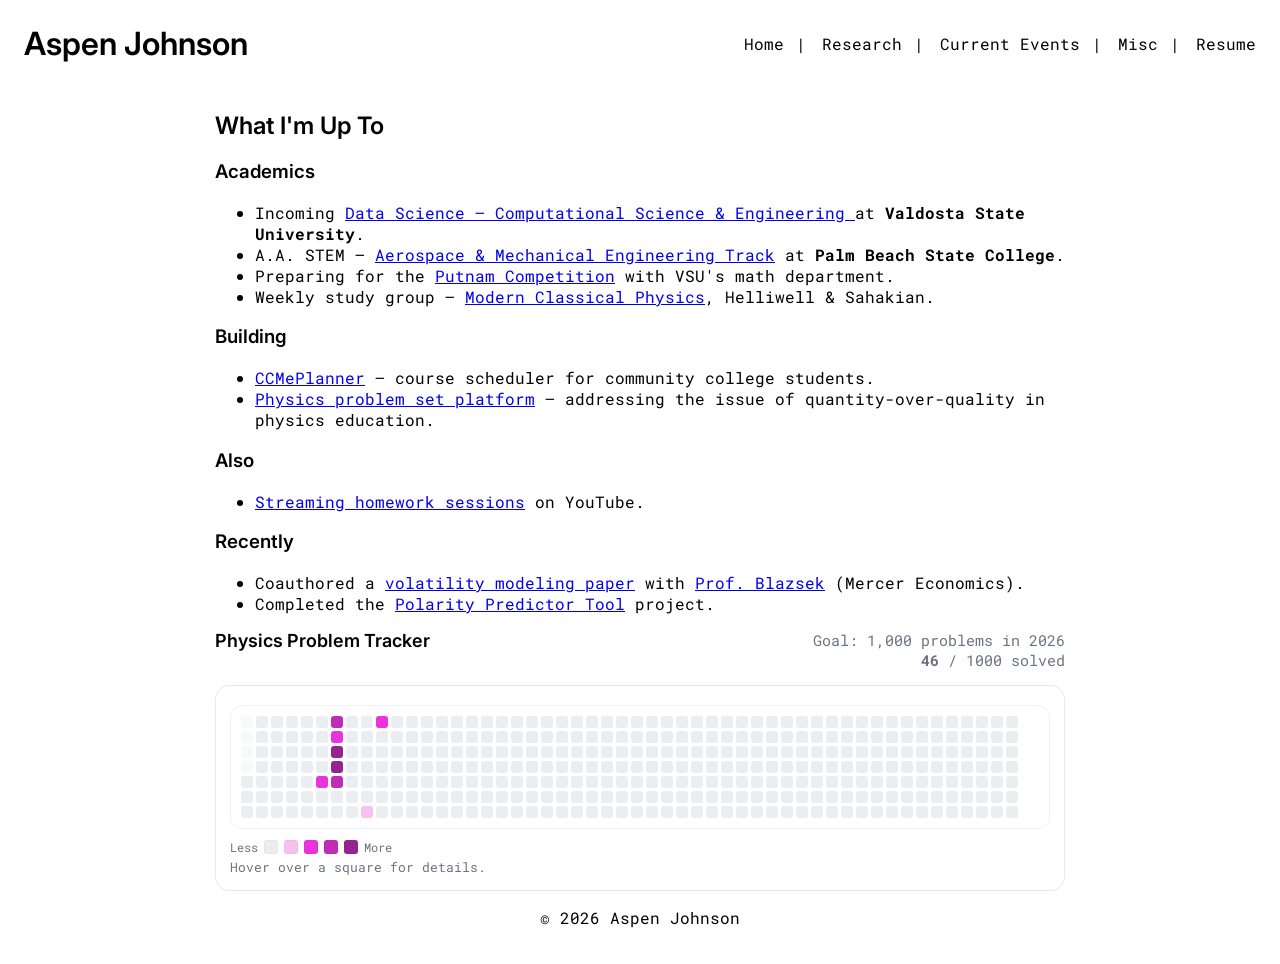
==== index.html @ 2d45b2a6 "Updating HTMLto reflect VSU" ====
<!DOCTYPE html>
<html lang="en">
    <head>
        <meta charset="UTF-8" />
        <meta name="viewport" content="width=device-width, initial-scale=1" />
        <meta name = "keywords" content="Aspen, Aspen Johnson, Aspen Johnson Portfolio, Aspen Johnson Basketball">
        <meta name = "author" content="Aspen Jordan Johnson">

        <link rel="preconnect" href="https://fonts.googleapis.com">
        <link rel="preconnect" href="https://fonts.gstatic.com" crossorigin>
        <link href="https://fonts.googleapis.com/css2?family=Roboto+Mono:ital,wght@0,100..700;1,100..700&display=swap" rel="stylesheet">
        <link href="https://fonts.googleapis.com/css2?family=Inter:wght@600;700&display=swap" rel="stylesheet">



        <title>Aspen Johnson</title>
        <link rel="stylesheet" href="/css/styles.css" />
        <link rel="icon" type="image/x-icon" href="/images/favicon.ico">
    </head>
    <body>
        <header class="site-header">
            <a href="index.html" class="site-title-link">
            <h1 class="site-title">Aspen Johnson</h1>
            </a>
            <nav class="site-nav">
                <a href="/index.html"><span>Home</span></a>
                <a href="pages/researchTab.html"><span>Research</span></a>
                <a href="pages/currentEventsTab.html"><span>Current Events</span></a>
                <a href="pages/miscTab.html"><span>Misc</span></a>
                <a href="/Documents/Aspen_Johnson_Resume_03_01.pdf" target="_blank"><span>Resume</span></a>
            </nav>
        </header>
        <main class="content">
            <!-- Ttile  + Contact Emails-->        
            <!-- About Me Section -->
            <!-- NOTE TO SELF, MAYBE FORMAT THIS INTO A LIST OF "CURRENTLY I AM" AND THEN BELOW THAT DO SOMETHING LIKE "RECENTLY I JUST COMPLETED/FINISHED"-->
            <h2>What I'm Up To</h2>
            <h3>Academics</h3>
            <ul>
                <li>Incoming <a target="_blank" href="https://www.valdosta.edu/programs/data-science-cse/"> Data Science — Computational Science & Engineering </a>at <b>Valdosta State University</b>.</li>
                <li>A.A. STEM — <a target="_blank" href="https://openweb.palmbeachstate.edu/CareerPathway/15ToFinish.aspx?careermajorid=43">Aerospace & Mechanical Engineering Track</a> at <b>Palm Beach State College</b>.</li>
                <li>Preparing for the <a target="_blank" href="https://maa.org/putnam/">Putnam Competition</a> with VSU's math department.</li>
                <li>Weekly study group — <a target="_blank" href="https://www.cambridge.org/highereducation/books/modern-classical-mechanics/A51650BB7F0983EE3D155B4C82B2B32A#overview">Modern Classical Physics</a>, Helliwell & Sahakian.</li>
            </ul>

            <h3>Building</h3>
            <ul>
                <li><a target="_blank" href="https://github.com/DormantBillionaire/cc-me-planner">CCMePlanner</a> — course scheduler for community college students.</li>
                <li><a target="_blank" href="https://github.com/DormantBillionaire/physics-platform">Physics problem set platform</a> — addressing the issue of quantity-over-quality in physics education.</li>
            </ul>

            <h3>Also</h3>
            <ul>
                <!--<li>Competing in <a target="_blank" href="https://brandstorm.loreal.com/en">L'Oréal Brandstorm</a> with <a target="_blank" href="https://www.linkedin.com/in/danielle-devose-94a434251/">Danielle D.</a> & <a target="_blank" href="https://www.linkedin.com/in/brycealexander/">Bryce A.</a></li>-->
                <li><a target="_blank" href="https://www.youtube.com/@AP4Pres">Streaming homework sessions</a> on YouTube.</li>
            </ul>

            <h3>Recently</h3>
            <ul>
                <li>Coauthored a <a target="_blank" href="https://www.tandfonline.com/doi/full/10.1080/13504851.2025.2606928?utm_source=researchgate.net&utm_medium=article">volatility modeling paper</a> with <a target="_blank" href="https://business.mercer.edu/faculty-and-insights/faculty-directory/dr-szabolcs-blazsek/">Prof. Blazsek</a> (Mercer Economics).</li>
                <li>Completed the <a target="_blank" href="https://github.com/DormantBillionaire/polarity-predictor-tool">Polarity Predictor Tool</a> project.</li>
            </ul>
            <!-- HEAT MAP - 1000 PHYSICS PROBLEMS -->
            <h2 class="heatmaptitle"> Physics Problem Tracker </h2>
            <p class="small_2026goal">Goal: 1,000 problems in 2026</p>
            <!-- Strong is a command that says this content holds high PRECEDEDNCE-->
            <p class="problems_solved_tracker"><strong id="totalSolved">0</strong> / 1000 solved </p> 
            <section class="card">            
                <div id="heatmap" class="heatmap" aria-label="Daily Problem-Solving Heatmap"></div>
                <div class="legend" aria-hidden="true">
                    <span>Less</span>
                    <span class="box lvl0"></span>
                    <span class="box lvl1"></span>
                    <span class="box lvl2"></span>
                    <span class="box lvl3"></span>
                    <span class="box lvl4"></span>
                    <span>More</span>
                </div>
                <small class="muted"> Hover over a square for details.</small>
            </section>
        </main>
        <script defer src="js/heatmap.js"></script>
        <footer>
            <p>&copy; 2026 Aspen Johnson</p>
        </footer>
    </body>
</html>
---- css/styles.css ----
/* Body CSS Styling */
body{
  font-family: "Roboto Mono", serif;
  font-weight: 400;
  min-height: 100vh;
  display: flex;
  flex-direction: column;   /* ✅ important */
  justify-content: flex-start; /* start at top instead of vertical centering */
  cursor: url("images/targetBlack.png")16 16, auto;
}

main{
   flex: 1;
}
a, a:visited, a:hover, a:active{
  cursor: url("images/targetRed.png") 16 16, auto;
}


/* Large Headings Font Weight CSS Styling */
h1, h2, h3 {
    font-family: "Inter", system-ui, -apple-system, Arial, sans-serif;
    font-weight: 600;
    
}
/* Header To Website CSS Styling */
.site-header{
  display: flex;
  justify-content: space-between; /* pushes left and right sides apart */
  align-items: center;            /* vertically aligns them on the same line */
  padding: 16px 24px;
}

.site-title{
  margin: 0;  
  text-decoration: none;  /* removes default h1 spacing */
  color: black;
}

/* Navigation Bar CSS Styling */
.site-nav{
  display: flex;
  gap: 16px;
  flex-wrap: wrap;       /* allow links to wrap */
  row-gap: 8px;          /* nicer display on iphones, etc., when wrapped */
}

.site-nav a:not(:last-child)::after{
  content: "|";
  margin-left: 12px; /* space after the link before the pipe */
}


.site-nav a:link, .site-title-link,
.site-nav a:visited{
  color: black;           /* pick your color */
  text-decoration: none;
}

.site-nav a:hover span,
.site-nav a:focus span {
    text-decoration: underline;  /* Hover effect --> Underline */
}
.site-nav a:active{
    color: black;
}
.content {
    max-width: 850px;   /* adjust: 700–900px is a nice range */
    margin: 0 auto;     /* centers the content */
    padding: 0 16px;    /* keeps breathing room on small screens */
    text-decoration: none;
}
/* General Headings CSS Styling */

#lang-lib {
    font-size: small;
}
h1{
    text-align: left;
    margin: 0;
    padding: 0;
}

h2{
    margin-top: 2rem;
}

h3{
    text-align: left;
    
}

hr{
    margin: 1.5rem 0;
}

/* Table Headers and Rows CSS Styling */
table, th, td {
    border: 1px solid black;
    margin-bottom: 10px;
    align-items: center;
}
th, td {
    padding: 20px;
    text-align: center;
    width: 100rem;
}
td {
    width: 15rem;
}

/* Images CSS Styling */
img{
    width: 300px;
    height: auto;
    margin: 10px;
    border: 6px double black;
    flex-direction: row;
}
.image-grid{
    display: grid;
    grid-template-columns: repeat(4,1fr);
    gap: 15px;
    width:min(900px,100%);

}

.image-grid img{
    width: 100%;
    height: auto;
    margin: 0px;
    border: 6px double black;
}
/* Links CSS Styling */
.links{
    display:flex;
    justify-content: center;
    gap:1.25rem;
    flex-wrap: wrap;
    margin: .75rem 0 1.25rem;
}


/* Main Page Heatmap CSS Styling */
.card{
    border: 1px solid #e5e7eb;
    height: min-content;
    border-radius: 14px;
    padding:14px;
    max-width: 920px;
}
.muted{
    color: #6b7280;
}

.small_2026goal{
    margin-top: -22px;
    text-align: right;
    font-size: 0.95rem;
    color:#6b7280;
}
.problems_solved_tracker{
    margin-top: -15px;
    text-align: right;
    font-size: 0.95rem;
    color:#6b7280;
}

.heatmaptitle{
    font-family: "Inter", system-ui, -apple-system, Arial, sans-serif;
    margin:0;
    font-size: clamp(1.05rem, 1.2vw, 1.35rem);
    font-weight: 600;
    line-height: 1.2;
    text-align: left;
    font-size: large;
}

.heatmap{
    margin-top: 5px ;
    display: grid;
    grid-auto-flow: column; /* columns = weeks --> i.e one column = 1 week*/
    grid-auto-columns: 12px ;
    grid-template-rows: repeat(7, 12px);
    gap: 3px;
    padding: 10px;
    border: 1px solid #eef2f7;
    border-radius: 12px ;
    overflow-x: auto;
}
.day {
    width: 12px ;
    height: 12px ;
    border-radius: 3px ;
    background: #ebedf0; /* Level 0 default color*/ 
    border: 0;
    cursor: pointer;
}

.day:focus{box-shadow: 0 0 0 2px  ; outline: none;}

/* Specific heatmap boxes CSS Styling */
.lvl0 { background: #ebedf0; }  /* 0 */
.lvl1 { background: #f7c0f2; }  /* 1–2  light pink */
.lvl2 { background: #ea33df; }  /* 3–5  favicon pink */
.lvl3 { background: #c02cb8; }  /* 6–9  magenta-purple */
.lvl4 { background: #952490; }  /* 10+  favicon purple = most */

.legend{
    display: flex;
    gap: 6px ;
    align-items: center;
    margin-top: 10px;
    font-size: 12px ;
    color:  #6b7280;
}

.legend .box {
    width: 12px;
    height: 12px ;
    border-radius: 3px ;
    display: inline-block;
    border: 1px solid rgba(0,0,0,0.04);
}

/* ============================================================
   RESPONSIVE BREAKPOINTS
   - Desktop:       > 1024px  (handled by base styles)
   - Tablet:        768px – 1024px
   - Mobile Large:  480px – 767px  (large phones, landscape)
   - Mobile Small:  < 480px        (iPhone SE, standard iPhones)
   ============================================================ */

/* --- Tablet (768px – 1024px) --- */
@media (min-width: 768px) and (max-width: 1024px) {
  .content {
    max-width: 720px;
    padding: 0 24px;
  }

  .image-grid {
    grid-template-columns: repeat(3, 1fr); /* 4 → 3 columns */
  }

  .card {
    max-width: 100%;
  }

  th, td {
    padding: 14px;
  }
}

/* --- Mobile: large phones + landscape iPhones (480px – 767px) --- */
@media (max-width: 767px) {
  .site-nav a {
    font-size: 1rem; /* = 16px, the iOS auto-zoom threshold */
  }
}

@media (max-width: 767px) {
    
  .site-header {
    flex-direction: column;
    align-items: flex-start;
    gap: 12px;
    padding: 12px 16px;
  }

  .site-nav a:not(:last-child)::after {
    content: "";
    margin-left: 0;
  }

  .content {
    padding: 0 16px;
  }

  .image-grid {
    grid-template-columns: repeat(2, 1fr); /* 4 → 2 columns */
  }

  .heatmap {
    grid-auto-columns: 10px;
    grid-template-rows: repeat(7, 10px);
    gap: 2px;
    padding: 8px;
  }

  .day {
    width: 10px;
    height: 10px;
  }

  table {
    display: block;
    overflow-x: auto;    /* horizontal scroll on small screens */
    -webkit-overflow-scrolling: touch;
  }

  th, td {
    padding: 10px;
    min-width: 100px;
  }
}

/* --- Mobile Small: iPhone SE, standard iPhones (< 480px) --- */
@media (max-width: 480px) {
  body {
    font-size: 0.9rem;
  }

  h2 {
    margin-top: 1.25rem;
  }

  .image-grid {
    grid-template-columns: repeat(2, 1fr);
    gap: 8px;
  }

  .links {
    gap: 0.75rem;
  }

  .card {
    padding: 10px;
    border-radius: 10px;
  }

  .heatmaptitle {
    font-size: 0.95rem;
  }

  .small_2026goal,
  .problems_solved_tracker {
    font-size: 0.8rem;
  }
}

/* --- iPhone notch / Dynamic Island safe area support --- */
@supports (padding: max(0px)) {
  .site-header {
    padding-left: max(16px, env(safe-area-inset-left));
    padding-right: max(16px, env(safe-area-inset-right));
  }

  footer {
    padding-bottom: max(12px, env(safe-area-inset-bottom));
  }
}

/* Footer CSS Styling */
footer{
    text-align: center;
    
}

.hr{

}
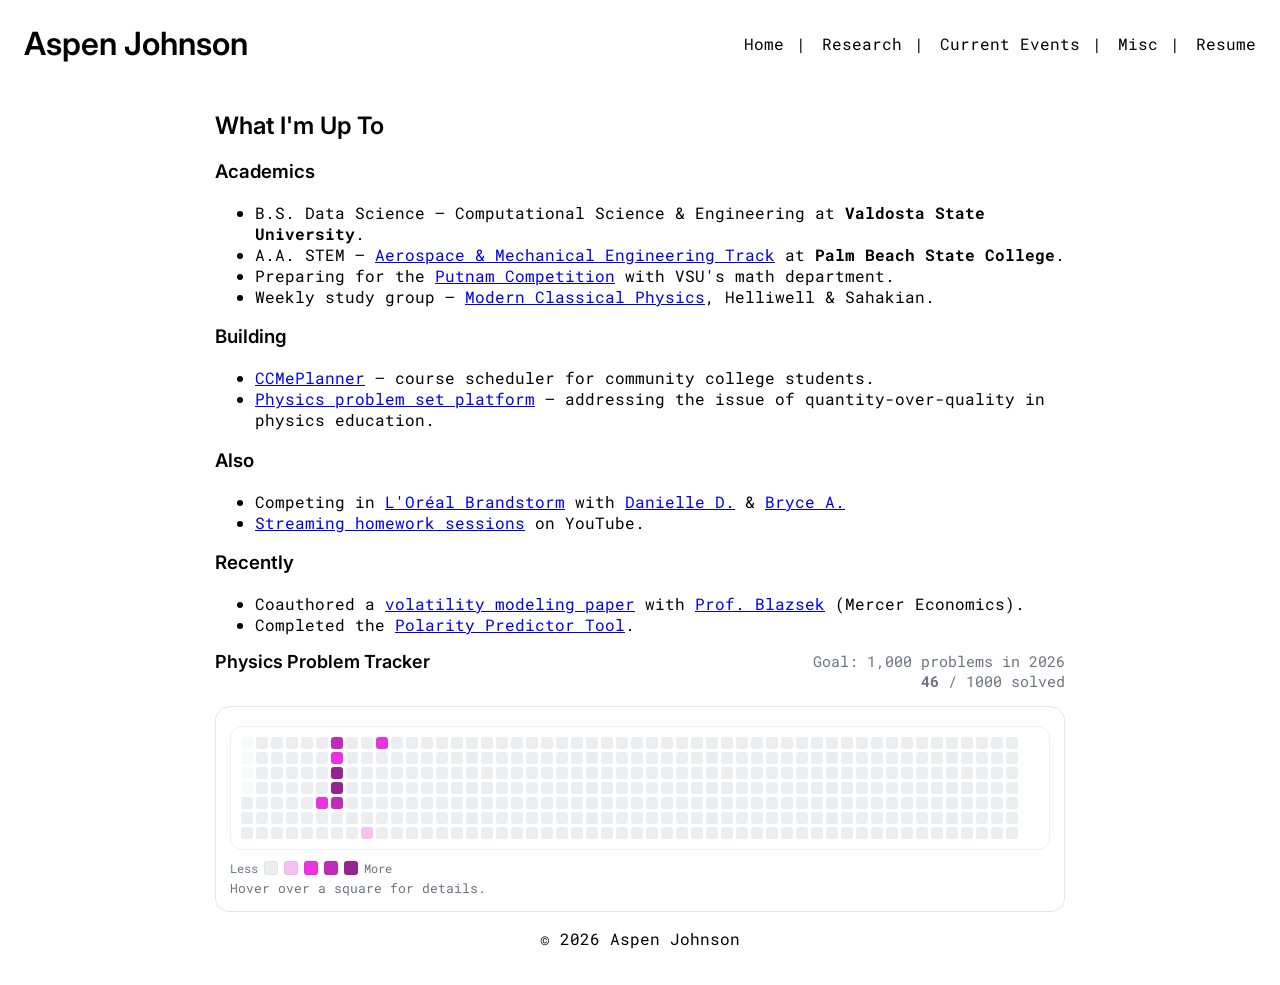
==== commit 7b7c2309: "Edited the header tag for SEO visibility" ====
--- a/index.html
+++ b/index.html
@@ -3,15 +3,28 @@
     <head>
         <meta charset="UTF-8" />
         <meta name="viewport" content="width=device-width, initial-scale=1" />
-        <meta name = "keywords" content="Aspen, Aspen Johnson, Aspen Johnson Portfolio, Aspen Johnson Basketball">
-        <meta name = "author" content="Aspen Jordan Johnson">
 
+        <!-- SEO -->
+        <meta name="description" content="Aspen Johnson — Computational Science & Engineering student, D1 athlete, and researcher. Exploring math, physics, and quantum computing." />
+        <meta name="keywords" content="Aspen Johnson, Aspen Johnson Portfolio, Aspen Johnson Basketball, computational science, quantum computing" />
+        <meta name="author" content="Aspen Johnson" />
+        <meta name="robots" content="index, follow" />
+
+        <!-- Open Graph (controls how your link looks when shared on social/Discord/iMessage) -->
+        <meta property="og:type" content="website" />
+        <meta property="og:title" content="Aspen Johnson" />
+        <meta property="og:description" content="Computational Science & Engineering student, D1 athlete, and researcher." />
+        <meta property="og:url" content="https://aspenhq.dev" />
+        <meta property="og:image" content="https://aspenhq.dev/images/og-preview.jpg" />
+
+        <!-- Canonical URL (tells Google this is the real version of the page) -->
+        <link rel="canonical" href="https://aspenhq.dev" />
+
+        <!-- Fonts -->
         <link rel="preconnect" href="https://fonts.googleapis.com">
         <link rel="preconnect" href="https://fonts.gstatic.com" crossorigin>
         <link href="https://fonts.googleapis.com/css2?family=Roboto+Mono:ital,wght@0,100..700;1,100..700&display=swap" rel="stylesheet">
         <link href="https://fonts.googleapis.com/css2?family=Inter:wght@600;700&display=swap" rel="stylesheet">
-
-
 
         <title>Aspen Johnson</title>
         <link rel="stylesheet" href="/css/styles.css" />
@@ -37,7 +50,7 @@
             <h2>What I'm Up To</h2>
             <h3>Academics</h3>
             <ul>
-                <li>Incoming <a target="_blank" href="https://www.valdosta.edu/programs/data-science-cse/"> Data Science — Computational Science & Engineering </a>at <b>Valdosta State University</b>.</li>
+                <li>B.S. Data Science — Computational Science & Engineering at <b>Valdosta State University</b>.</li>
                 <li>A.A. STEM — <a target="_blank" href="https://openweb.palmbeachstate.edu/CareerPathway/15ToFinish.aspx?careermajorid=43">Aerospace & Mechanical Engineering Track</a> at <b>Palm Beach State College</b>.</li>
                 <li>Preparing for the <a target="_blank" href="https://maa.org/putnam/">Putnam Competition</a> with VSU's math department.</li>
                 <li>Weekly study group — <a target="_blank" href="https://www.cambridge.org/highereducation/books/modern-classical-mechanics/A51650BB7F0983EE3D155B4C82B2B32A#overview">Modern Classical Physics</a>, Helliwell & Sahakian.</li>
@@ -51,14 +64,14 @@
 
             <h3>Also</h3>
             <ul>
-                <!--<li>Competing in <a target="_blank" href="https://brandstorm.loreal.com/en">L'Oréal Brandstorm</a> with <a target="_blank" href="https://www.linkedin.com/in/danielle-devose-94a434251/">Danielle D.</a> & <a target="_blank" href="https://www.linkedin.com/in/brycealexander/">Bryce A.</a></li>-->
+                <li>Competing in <a target="_blank" href="https://brandstorm.loreal.com/en">L'Oréal Brandstorm</a> with <a target="_blank" href="https://www.linkedin.com/in/danielle-devose-94a434251/">Danielle D.</a> & <a target="_blank" href="https://www.linkedin.com/in/brycealexander/">Bryce A.</a></li>
                 <li><a target="_blank" href="https://www.youtube.com/@AP4Pres">Streaming homework sessions</a> on YouTube.</li>
             </ul>
 
             <h3>Recently</h3>
             <ul>
                 <li>Coauthored a <a target="_blank" href="https://www.tandfonline.com/doi/full/10.1080/13504851.2025.2606928?utm_source=researchgate.net&utm_medium=article">volatility modeling paper</a> with <a target="_blank" href="https://business.mercer.edu/faculty-and-insights/faculty-directory/dr-szabolcs-blazsek/">Prof. Blazsek</a> (Mercer Economics).</li>
-                <li>Completed the <a target="_blank" href="https://github.com/DormantBillionaire/polarity-predictor-tool">Polarity Predictor Tool</a> project.</li>
+                <li>Completed the <a target="_blank" href="https://github.com/DormantBillionaire/polarity-predictor-tool">Polarity Predictor Tool</a>.</li>
             </ul>
             <!-- HEAT MAP - 1000 PHYSICS PROBLEMS -->
             <h2 class="heatmaptitle"> Physics Problem Tracker </h2>
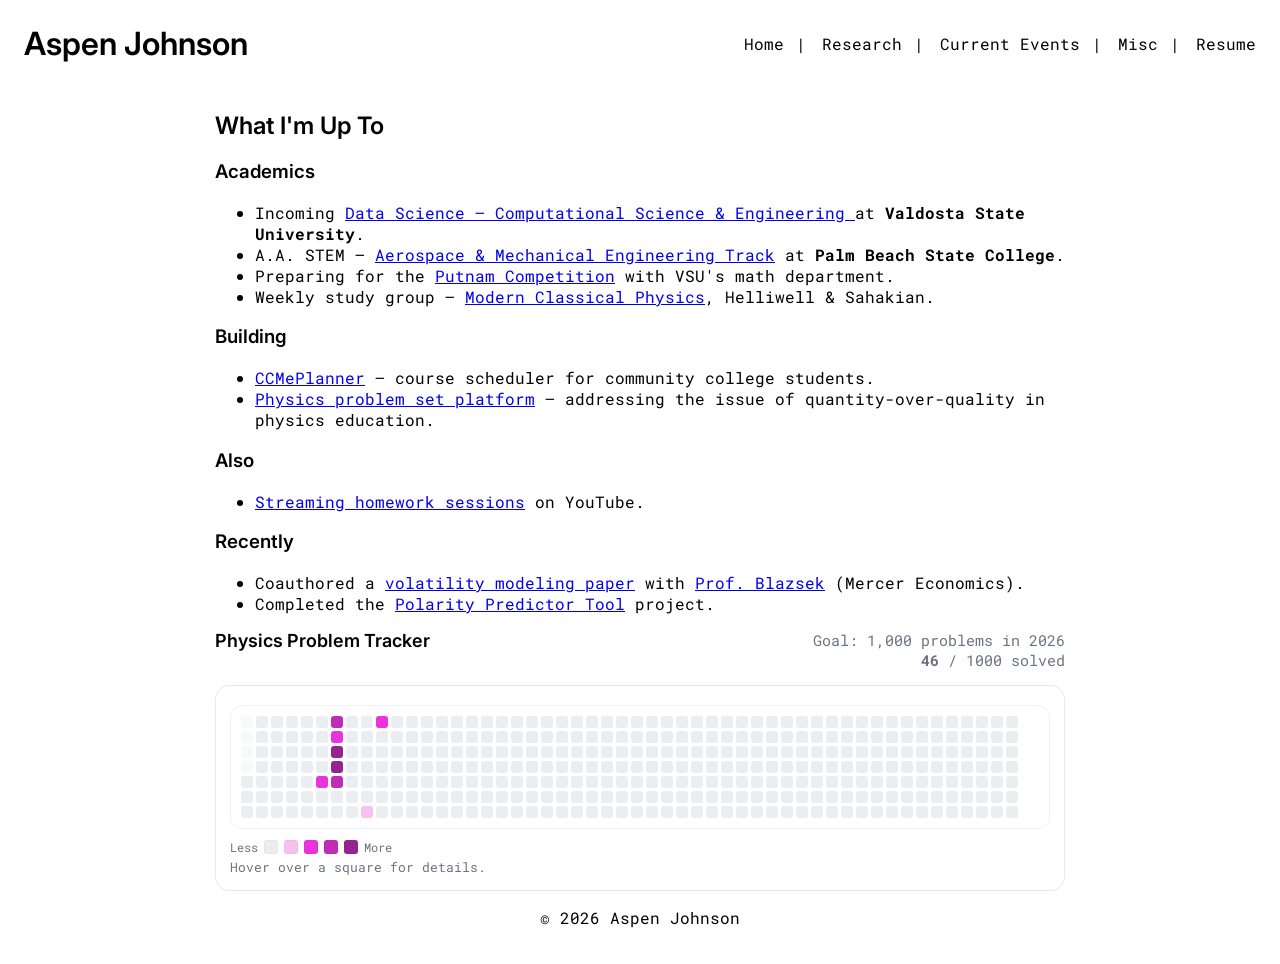
==== commit cf11d9a8: "Merge branch 'main' of https://github.com/DormantBillionaire/portfolio-v2" ====
--- a/index.html
+++ b/index.html
@@ -50,7 +50,7 @@
             <h2>What I'm Up To</h2>
             <h3>Academics</h3>
             <ul>
-                <li>B.S. Data Science — Computational Science & Engineering at <b>Valdosta State University</b>.</li>
+                <li>Incoming <a target="_blank" href="https://www.valdosta.edu/programs/data-science-cse/"> Data Science — Computational Science & Engineering </a>at <b>Valdosta State University</b>.</li>
                 <li>A.A. STEM — <a target="_blank" href="https://openweb.palmbeachstate.edu/CareerPathway/15ToFinish.aspx?careermajorid=43">Aerospace & Mechanical Engineering Track</a> at <b>Palm Beach State College</b>.</li>
                 <li>Preparing for the <a target="_blank" href="https://maa.org/putnam/">Putnam Competition</a> with VSU's math department.</li>
                 <li>Weekly study group — <a target="_blank" href="https://www.cambridge.org/highereducation/books/modern-classical-mechanics/A51650BB7F0983EE3D155B4C82B2B32A#overview">Modern Classical Physics</a>, Helliwell & Sahakian.</li>
@@ -64,14 +64,14 @@
 
             <h3>Also</h3>
             <ul>
-                <li>Competing in <a target="_blank" href="https://brandstorm.loreal.com/en">L'Oréal Brandstorm</a> with <a target="_blank" href="https://www.linkedin.com/in/danielle-devose-94a434251/">Danielle D.</a> & <a target="_blank" href="https://www.linkedin.com/in/brycealexander/">Bryce A.</a></li>
+                <!--<li>Competing in <a target="_blank" href="https://brandstorm.loreal.com/en">L'Oréal Brandstorm</a> with <a target="_blank" href="https://www.linkedin.com/in/danielle-devose-94a434251/">Danielle D.</a> & <a target="_blank" href="https://www.linkedin.com/in/brycealexander/">Bryce A.</a></li>-->
                 <li><a target="_blank" href="https://www.youtube.com/@AP4Pres">Streaming homework sessions</a> on YouTube.</li>
             </ul>
 
             <h3>Recently</h3>
             <ul>
                 <li>Coauthored a <a target="_blank" href="https://www.tandfonline.com/doi/full/10.1080/13504851.2025.2606928?utm_source=researchgate.net&utm_medium=article">volatility modeling paper</a> with <a target="_blank" href="https://business.mercer.edu/faculty-and-insights/faculty-directory/dr-szabolcs-blazsek/">Prof. Blazsek</a> (Mercer Economics).</li>
-                <li>Completed the <a target="_blank" href="https://github.com/DormantBillionaire/polarity-predictor-tool">Polarity Predictor Tool</a>.</li>
+                <li>Completed the <a target="_blank" href="https://github.com/DormantBillionaire/polarity-predictor-tool">Polarity Predictor Tool</a> project.</li>
             </ul>
             <!-- HEAT MAP - 1000 PHYSICS PROBLEMS -->
             <h2 class="heatmaptitle"> Physics Problem Tracker </h2>
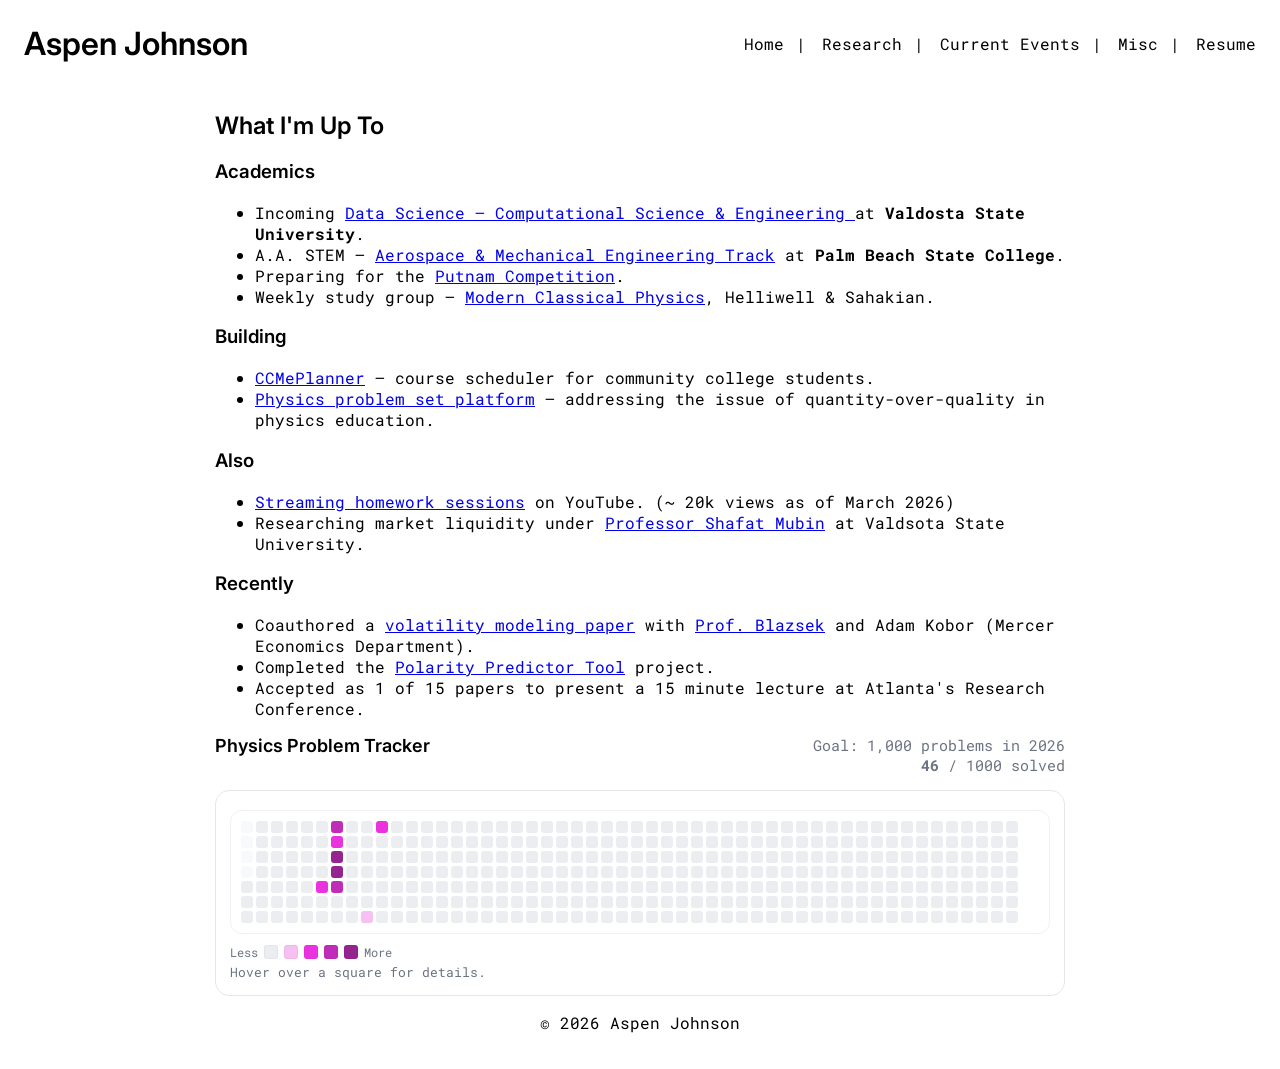
==== commit ae97fb76: "Adding in Research and Revising Professor Names, etc." ====
--- a/index.html
+++ b/index.html
@@ -52,7 +52,7 @@
             <ul>
                 <li>Incoming <a target="_blank" href="https://www.valdosta.edu/programs/data-science-cse/"> Data Science — Computational Science & Engineering </a>at <b>Valdosta State University</b>.</li>
                 <li>A.A. STEM — <a target="_blank" href="https://openweb.palmbeachstate.edu/CareerPathway/15ToFinish.aspx?careermajorid=43">Aerospace & Mechanical Engineering Track</a> at <b>Palm Beach State College</b>.</li>
-                <li>Preparing for the <a target="_blank" href="https://maa.org/putnam/">Putnam Competition</a> with VSU's math department.</li>
+                <li>Preparing for the <a target="_blank" href="https://maa.org/putnam/">Putnam Competition</a>.</li>
                 <li>Weekly study group — <a target="_blank" href="https://www.cambridge.org/highereducation/books/modern-classical-mechanics/A51650BB7F0983EE3D155B4C82B2B32A#overview">Modern Classical Physics</a>, Helliwell & Sahakian.</li>
             </ul>
 
@@ -65,13 +65,15 @@
             <h3>Also</h3>
             <ul>
                 <!--<li>Competing in <a target="_blank" href="https://brandstorm.loreal.com/en">L'Oréal Brandstorm</a> with <a target="_blank" href="https://www.linkedin.com/in/danielle-devose-94a434251/">Danielle D.</a> & <a target="_blank" href="https://www.linkedin.com/in/brycealexander/">Bryce A.</a></li>-->
-                <li><a target="_blank" href="https://www.youtube.com/@AP4Pres">Streaming homework sessions</a> on YouTube.</li>
+                <li><a target="_blank" href="https://www.youtube.com/@AP4Pres">Streaming homework sessions</a> on YouTube. (~ 20k views as of March 2026)</li>
+                <li> Researching market liquidity under <a target="_blank" href="https://www.valdosta.edu/about/directory/profile/smubin"> Professor Shafat Mubin</a> at Valdsota State University. 
             </ul>
 
             <h3>Recently</h3>
             <ul>
-                <li>Coauthored a <a target="_blank" href="https://www.tandfonline.com/doi/full/10.1080/13504851.2025.2606928?utm_source=researchgate.net&utm_medium=article">volatility modeling paper</a> with <a target="_blank" href="https://business.mercer.edu/faculty-and-insights/faculty-directory/dr-szabolcs-blazsek/">Prof. Blazsek</a> (Mercer Economics).</li>
+                <li>Coauthored a <a target="_blank" href="https://www.tandfonline.com/doi/full/10.1080/13504851.2025.2606928?utm_source=researchgate.net&utm_medium=article">volatility modeling paper</a> with <a target="_blank" href="https://business.mercer.edu/faculty-and-insights/faculty-directory/dr-szabolcs-blazsek/">Prof. Blazsek</a> and Adam Kobor (Mercer Economics Department).</li>
                 <li>Completed the <a target="_blank" href="https://github.com/DormantBillionaire/polarity-predictor-tool">Polarity Predictor Tool</a> project.</li>
+                <li> Accepted as 1 of 15 papers to present a 15 minute lecture at Atlanta's Research Conference.</li>
             </ul>
             <!-- HEAT MAP - 1000 PHYSICS PROBLEMS -->
             <h2 class="heatmaptitle"> Physics Problem Tracker </h2>
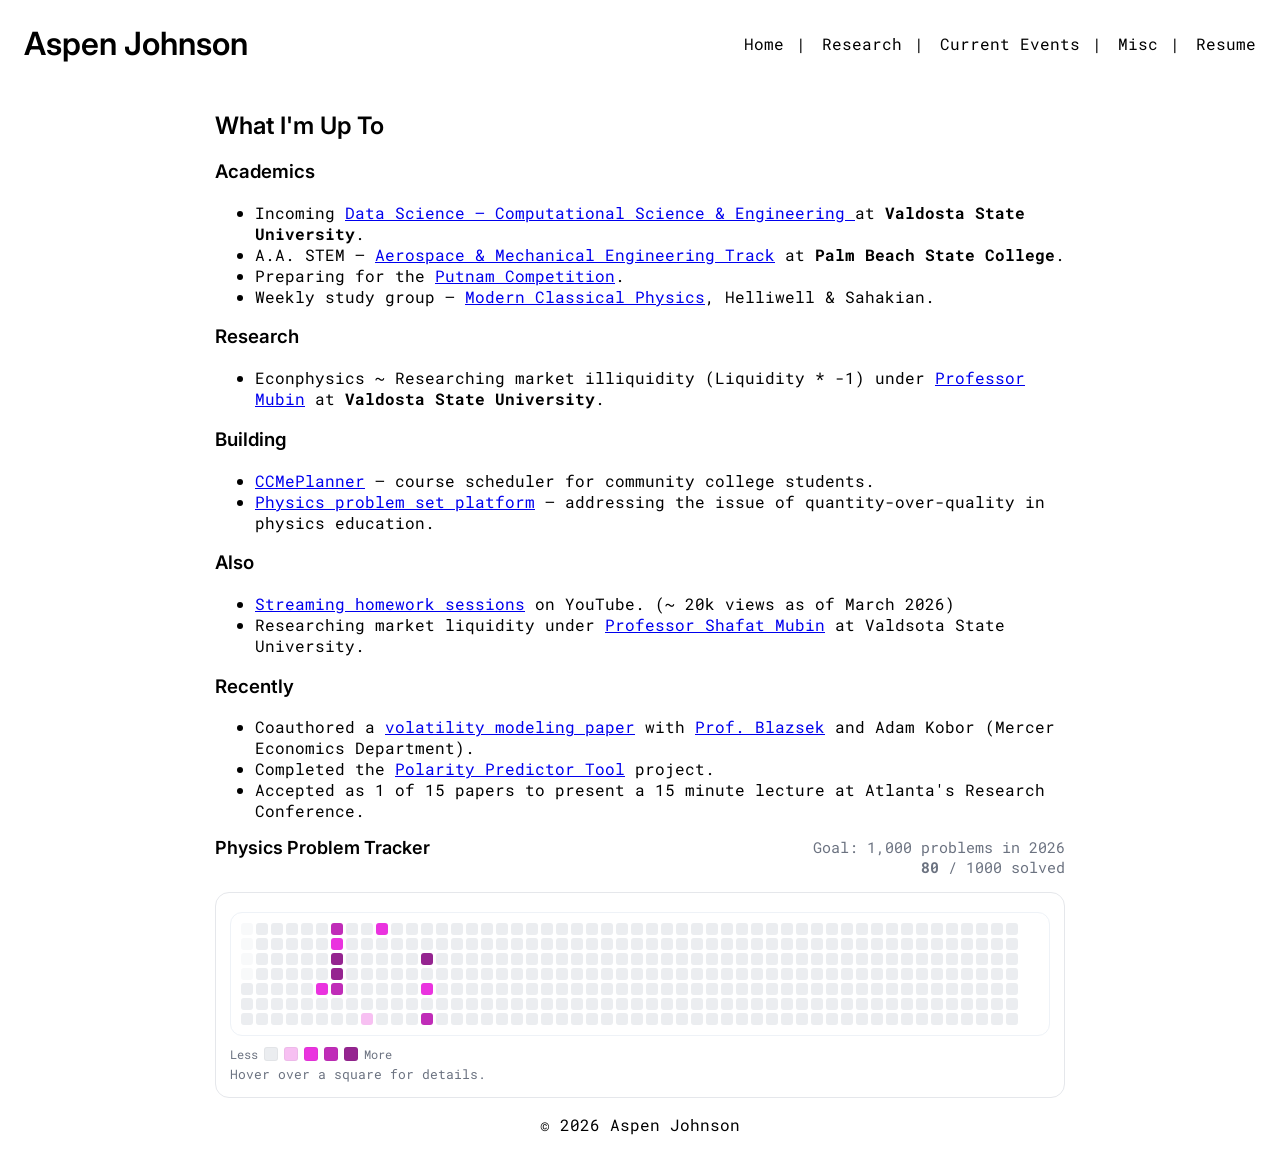
==== commit a3f4ea7d: "Adding in a Research Section for Portfolio" ====
--- a/index.html
+++ b/index.html
@@ -56,6 +56,11 @@
                 <li>Weekly study group — <a target="_blank" href="https://www.cambridge.org/highereducation/books/modern-classical-mechanics/A51650BB7F0983EE3D155B4C82B2B32A#overview">Modern Classical Physics</a>, Helliwell & Sahakian.</li>
             </ul>
 
+            <h3>Research</h3>
+            <ul>
+                <li>Econphysics ~ Researching market illiquidity (Liquidity * -1) under <a target="_blank" href="https://www.valdosta.edu/about/directory/profile/smubin">Professor Mubin</a> at <b>Valdosta State University</b>.</li>
+            </ul>
+
             <h3>Building</h3>
             <ul>
                 <li><a target="_blank" href="https://github.com/DormantBillionaire/cc-me-planner">CCMePlanner</a> — course scheduler for community college students.</li>
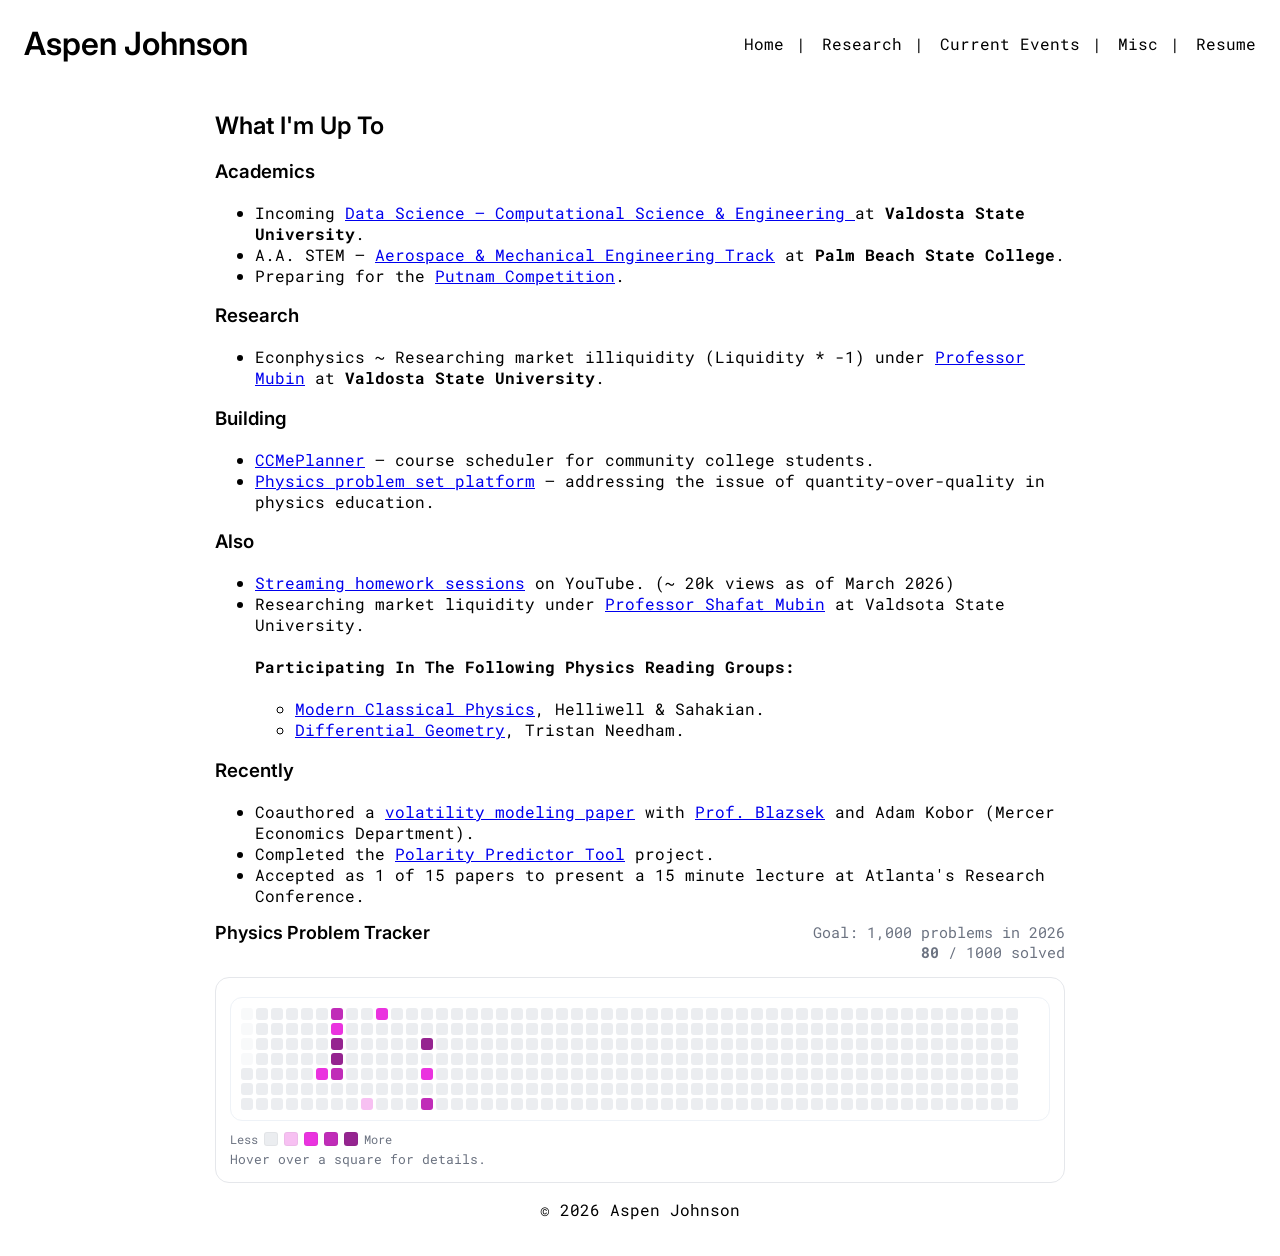
==== commit 9bd76dd5: "Updating Home Page" ====
--- a/index.html
+++ b/index.html
@@ -53,7 +53,6 @@
                 <li>Incoming <a target="_blank" href="https://www.valdosta.edu/programs/data-science-cse/"> Data Science — Computational Science & Engineering </a>at <b>Valdosta State University</b>.</li>
                 <li>A.A. STEM — <a target="_blank" href="https://openweb.palmbeachstate.edu/CareerPathway/15ToFinish.aspx?careermajorid=43">Aerospace & Mechanical Engineering Track</a> at <b>Palm Beach State College</b>.</li>
                 <li>Preparing for the <a target="_blank" href="https://maa.org/putnam/">Putnam Competition</a>.</li>
-                <li>Weekly study group — <a target="_blank" href="https://www.cambridge.org/highereducation/books/modern-classical-mechanics/A51650BB7F0983EE3D155B4C82B2B32A#overview">Modern Classical Physics</a>, Helliwell & Sahakian.</li>
             </ul>
 
             <h3>Research</h3>
@@ -72,6 +71,11 @@
                 <!--<li>Competing in <a target="_blank" href="https://brandstorm.loreal.com/en">L'Oréal Brandstorm</a> with <a target="_blank" href="https://www.linkedin.com/in/danielle-devose-94a434251/">Danielle D.</a> & <a target="_blank" href="https://www.linkedin.com/in/brycealexander/">Bryce A.</a></li>-->
                 <li><a target="_blank" href="https://www.youtube.com/@AP4Pres">Streaming homework sessions</a> on YouTube. (~ 20k views as of March 2026)</li>
                 <li> Researching market liquidity under <a target="_blank" href="https://www.valdosta.edu/about/directory/profile/smubin"> Professor Shafat Mubin</a> at Valdsota State University. 
+                    <h4>Participating In The Following Physics Reading Groups:</h4>
+                    <ul>
+                        <li><a target="_blank" href="https://www.cambridge.org/highereducation/books/modern-classical-mechanics/A51650BB7F0983EE3D155B4C82B2B32A#overview">Modern Classical Physics</a>, Helliwell & Sahakian.</li>
+                        <li><a target="_blank" href="https://press.princeton.edu/books/hardcover/9780691203690/visual-differential-geometry-and-forms?srsltid=AfmBOorJ4qqWBjsT9VJiTp5xWEZJPk-84p-CDxeSky8I8u8ODHc1ccmg">Differential Geometry</a>, Tristan Needham. </li>
+                    </ul>
             </ul>
 
             <h3>Recently</h3>
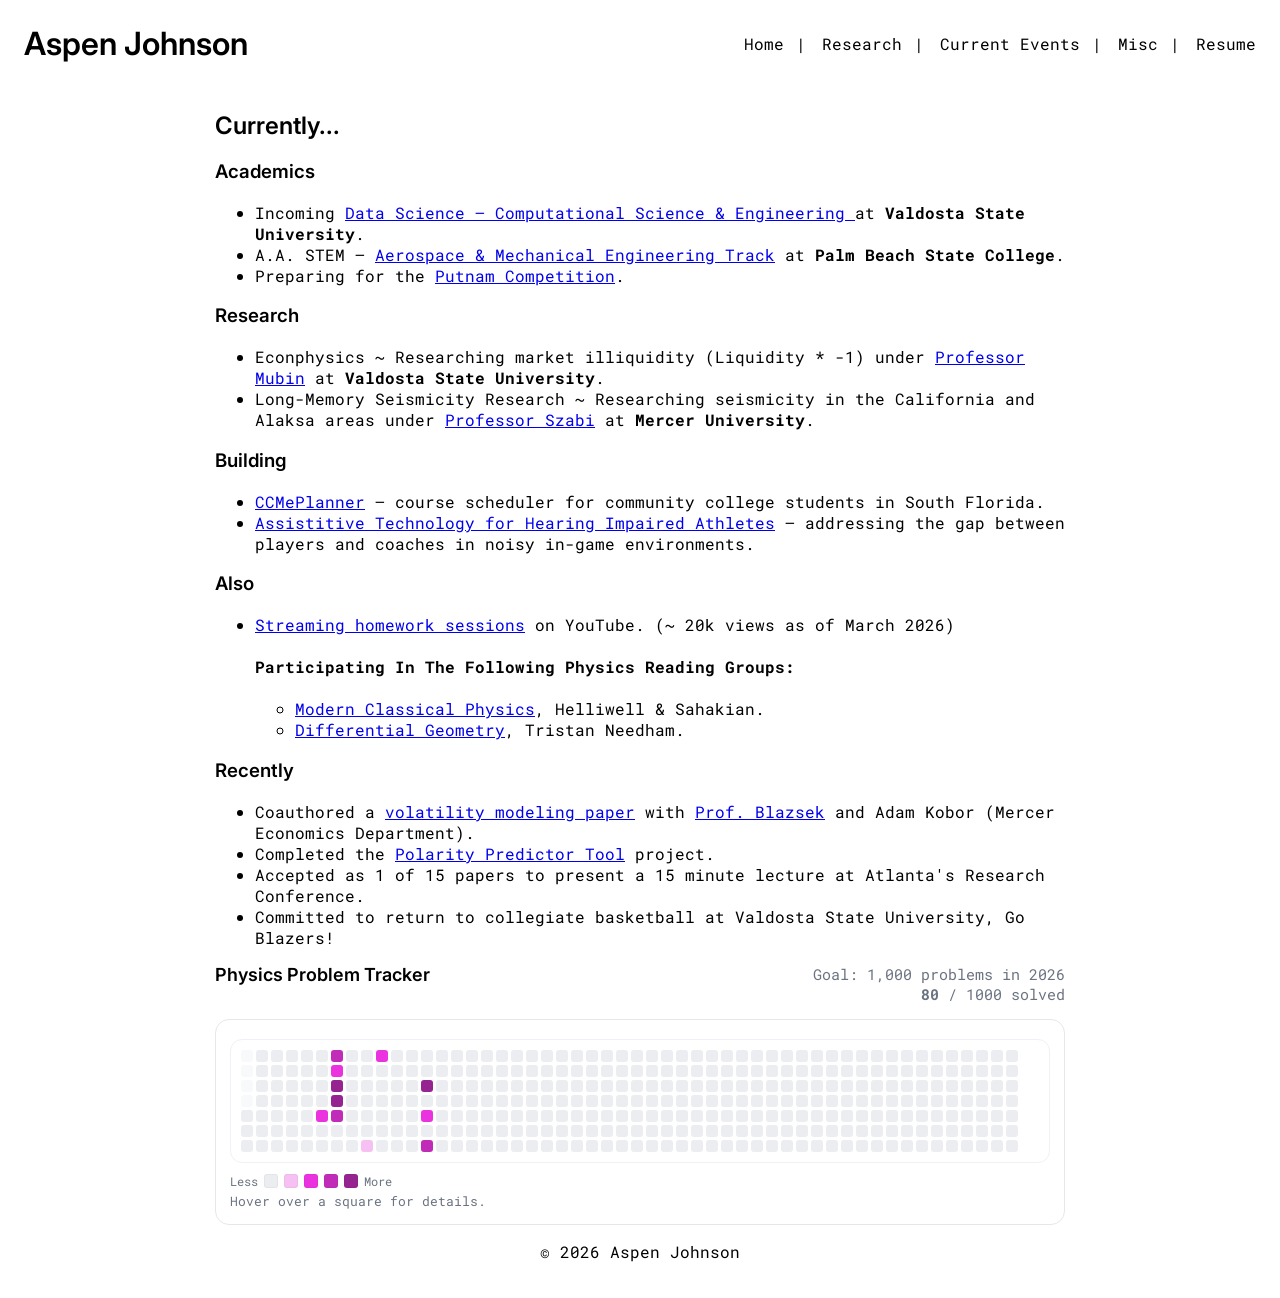
==== commit fdc6b2a6: "Added new resume, retur to get a target blank to JUST the resume and not the whole github repo" ====
--- a/index.html
+++ b/index.html
@@ -40,14 +40,14 @@
                 <a href="pages/researchTab.html"><span>Research</span></a>
                 <a href="pages/currentEventsTab.html"><span>Current Events</span></a>
                 <a href="pages/miscTab.html"><span>Misc</span></a>
-                <a href="/Documents/Aspen_Johnson_Resume_03_01.pdf" target="_blank"><span>Resume</span></a>
+                <a href="https://github.com/DormantBillionaire/resume/blob/main/AspJohnson_Resume_Research.pdf" target="_blank"><span>Resume</span></a>
             </nav>
         </header>
         <main class="content">
             <!-- Ttile  + Contact Emails-->        
             <!-- About Me Section -->
             <!-- NOTE TO SELF, MAYBE FORMAT THIS INTO A LIST OF "CURRENTLY I AM" AND THEN BELOW THAT DO SOMETHING LIKE "RECENTLY I JUST COMPLETED/FINISHED"-->
-            <h2>What I'm Up To</h2>
+            <h2>Currently...</h2>
             <h3>Academics</h3>
             <ul>
                 <li>Incoming <a target="_blank" href="https://www.valdosta.edu/programs/data-science-cse/"> Data Science — Computational Science & Engineering </a>at <b>Valdosta State University</b>.</li>
@@ -58,19 +58,19 @@
             <h3>Research</h3>
             <ul>
                 <li>Econphysics ~ Researching market illiquidity (Liquidity * -1) under <a target="_blank" href="https://www.valdosta.edu/about/directory/profile/smubin">Professor Mubin</a> at <b>Valdosta State University</b>.</li>
+                <li>Long-Memory Seismicity Research ~ Researching seismicity in the California and Alaksa areas under  <a target="_blank" href="https://www.valdosta.edu/about/directory/profile/smubin">Professor Szabi</a> at <b>Mercer University</b>.</li>
             </ul>
 
             <h3>Building</h3>
             <ul>
-                <li><a target="_blank" href="https://github.com/DormantBillionaire/cc-me-planner">CCMePlanner</a> — course scheduler for community college students.</li>
-                <li><a target="_blank" href="https://github.com/DormantBillionaire/physics-platform">Physics problem set platform</a> — addressing the issue of quantity-over-quality in physics education.</li>
+                <li><a target="_blank" href="https://github.com/DormantBillionaire/cc-me-planner">CCMePlanner</a> — course scheduler for community college students in South Florida.</li>
+                <li><a target="_blank" href="https://github.com/DormantBillionaire/physics-platform">Assistitive Technology for Hearing Impaired Athletes</a> — addressing the gap between players and coaches in noisy in-game environments. </li>
             </ul>
 
             <h3>Also</h3>
             <ul>
                 <!--<li>Competing in <a target="_blank" href="https://brandstorm.loreal.com/en">L'Oréal Brandstorm</a> with <a target="_blank" href="https://www.linkedin.com/in/danielle-devose-94a434251/">Danielle D.</a> & <a target="_blank" href="https://www.linkedin.com/in/brycealexander/">Bryce A.</a></li>-->
                 <li><a target="_blank" href="https://www.youtube.com/@AP4Pres">Streaming homework sessions</a> on YouTube. (~ 20k views as of March 2026)</li>
-                <li> Researching market liquidity under <a target="_blank" href="https://www.valdosta.edu/about/directory/profile/smubin"> Professor Shafat Mubin</a> at Valdsota State University. 
                     <h4>Participating In The Following Physics Reading Groups:</h4>
                     <ul>
                         <li><a target="_blank" href="https://www.cambridge.org/highereducation/books/modern-classical-mechanics/A51650BB7F0983EE3D155B4C82B2B32A#overview">Modern Classical Physics</a>, Helliwell & Sahakian.</li>
@@ -83,6 +83,7 @@
                 <li>Coauthored a <a target="_blank" href="https://www.tandfonline.com/doi/full/10.1080/13504851.2025.2606928?utm_source=researchgate.net&utm_medium=article">volatility modeling paper</a> with <a target="_blank" href="https://business.mercer.edu/faculty-and-insights/faculty-directory/dr-szabolcs-blazsek/">Prof. Blazsek</a> and Adam Kobor (Mercer Economics Department).</li>
                 <li>Completed the <a target="_blank" href="https://github.com/DormantBillionaire/polarity-predictor-tool">Polarity Predictor Tool</a> project.</li>
                 <li> Accepted as 1 of 15 papers to present a 15 minute lecture at Atlanta's Research Conference.</li>
+                <li> Committed to return to collegiate basketball at Valdosta State University, Go Blazers!</li>
             </ul>
             <!-- HEAT MAP - 1000 PHYSICS PROBLEMS -->
             <h2 class="heatmaptitle"> Physics Problem Tracker </h2>
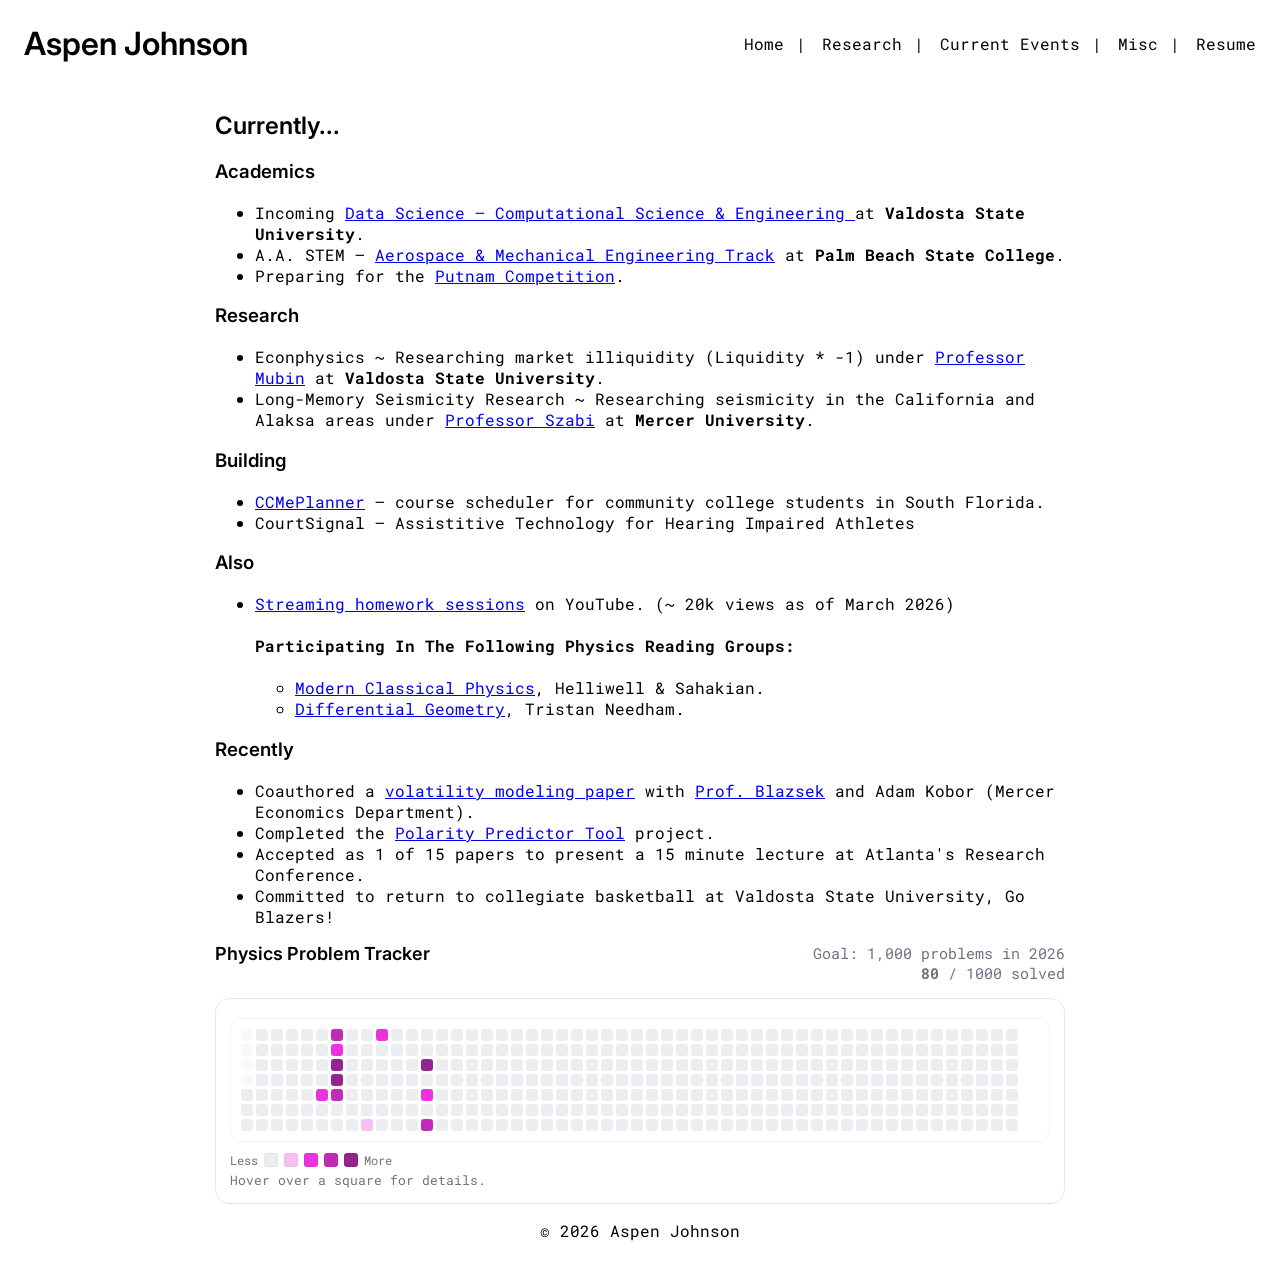
==== commit cb4febe2: "Updated and removed Courtsignal link" ====
--- a/index.html
+++ b/index.html
@@ -64,7 +64,7 @@
             <h3>Building</h3>
             <ul>
                 <li><a target="_blank" href="https://github.com/DormantBillionaire/cc-me-planner">CCMePlanner</a> — course scheduler for community college students in South Florida.</li>
-                <li><a target="_blank" href="https://github.com/DormantBillionaire/physics-platform">Assistitive Technology for Hearing Impaired Athletes</a> — addressing the gap between players and coaches in noisy in-game environments. </li>
+                <li><a target="_blank" href=" "> </a> CourtSignal — Assistitive Technology for Hearing Impaired Athletes </li>
             </ul>
 
             <h3>Also</h3>
